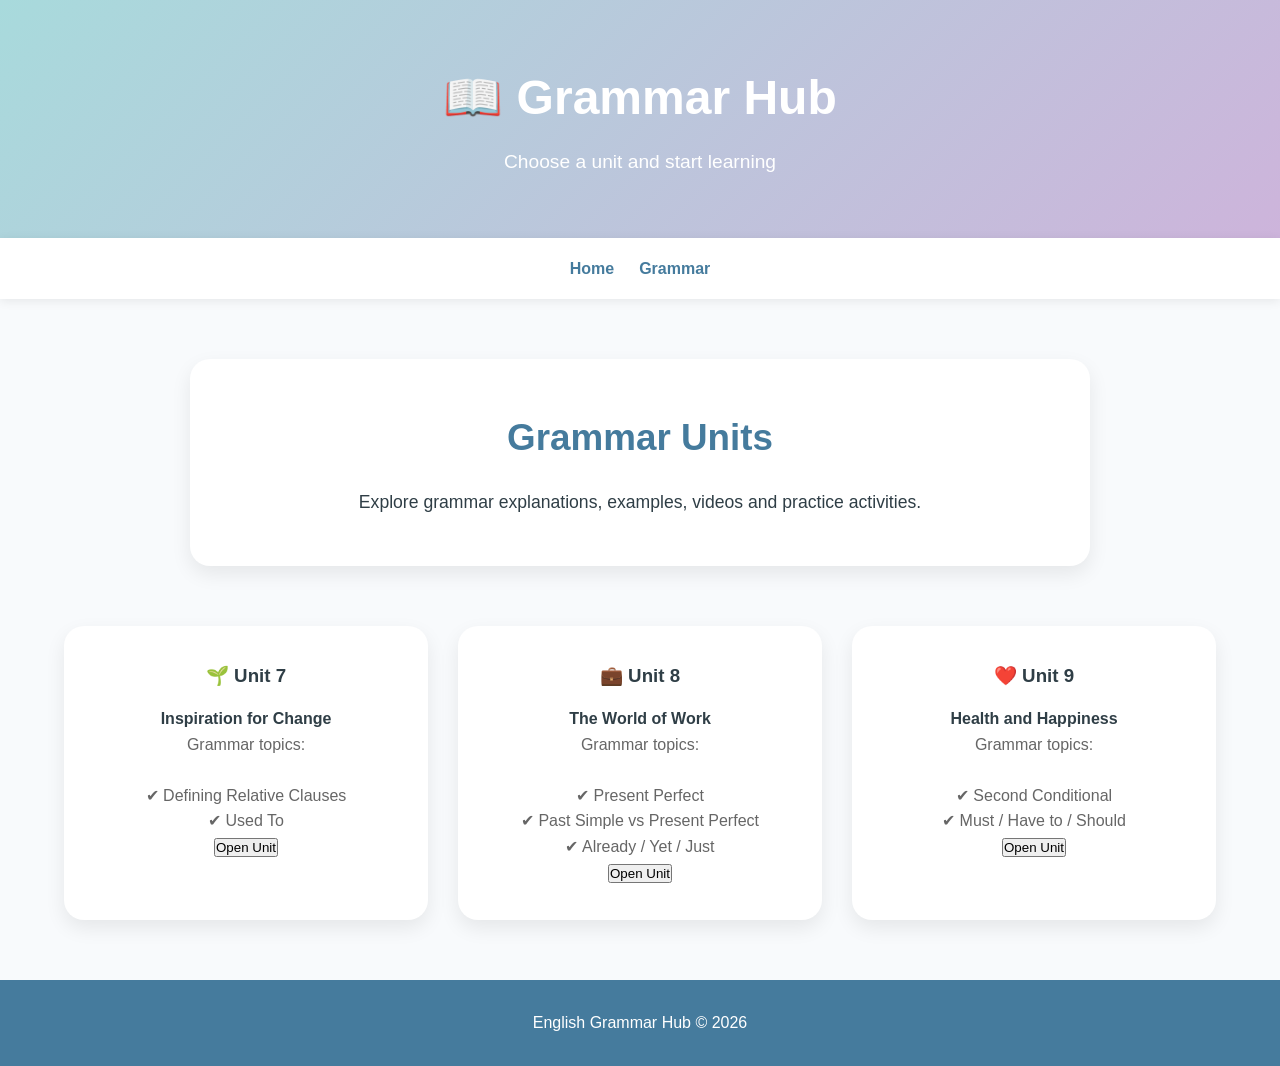
==== grammar.html @ 2c644886 "Create grammar.html" ====
<!DOCTYPE html>
<html lang="en">

<head>

<meta charset="UTF-8">

<meta name="viewport" content="width=device-width, initial-scale=1.0">

<title>Grammar | English Grammar Hub</title>

<link rel="stylesheet" href="styles.css">

</head>


<body>


<header>

<h1>📖 Grammar Hub</h1>

<p>Choose a unit and start learning</p>

</header>



<nav>

<a href="index.html">Home</a>

<a href="grammar.html">Grammar</a>

</nav>




<section class="hero">

<h2>Grammar Units</h2>

<p>
Explore grammar explanations, examples,
videos and practice activities.
</p>

</section>




<section class="cards">


<div class="card">

<h3>🌱 Unit 7</h3>

<h4>Inspiration for Change</h4>

<p>
Grammar topics:
<br><br>

✔ Defining Relative Clauses

<br>

✔ Used To

</p>


<button>
Open Unit
</button>


</div>




<div class="card">

<h3>💼 Unit 8</h3>

<h4>The World of Work</h4>

<p>
Grammar topics:
<br><br>

✔ Present Perfect

<br>

✔ Past Simple vs Present Perfect

<br>

✔ Already / Yet / Just

</p>


<button>
Open Unit
</button>


</div>




<div class="card">

<h3>❤️ Unit 9</h3>

<h4>Health and Happiness</h4>

<p>
Grammar topics:

<br><br>

✔ Second Conditional

<br>

✔ Must / Have to / Should

</p>


<button>
Open Unit
</button>


</div>



</section>




<footer>

<p>
English Grammar Hub © 2026
</p>

</footer>



</body>

</html>
---- styles.css ----
/* ===========================
   English Grammar Hub
   styles.css
=========================== */

*{
    margin:0;
    padding:0;
    box-sizing:border-box;
}

body{
    font-family:'Poppins', sans-serif;
    background:#F8FAFC;
    color:#2F3E46;
    line-height:1.6;
}

/* ---------- Header ---------- */

header{
    background:linear-gradient(135deg,#A8DADC,#CDB4DB);
    text-align:center;
    padding:60px 20px;
    color:white;
}

header h1{
    font-size:3rem;
    margin-bottom:10px;
}

header p{
    font-size:1.2rem;
}

/* ---------- Navigation ---------- */

nav{
    background:white;
    display:flex;
    justify-content:center;
    flex-wrap:wrap;
    gap:25px;
    padding:18px;

    position:sticky;
    top:0;

    box-shadow:0 2px 10px rgba(0,0,0,.08);

    z-index:1000;
}

nav a{

    text-decoration:none;

    color:#457B9D;

    font-weight:600;

    transition:.3s;

}

nav a:hover{

    color:#E76F51;

}

/* ---------- Hero ---------- */

.hero{

    max-width:900px;

    margin:60px auto;

    background:white;

    padding:50px;

    border-radius:20px;

    text-align:center;

    box-shadow:0 8px 20px rgba(0,0,0,.08);

}

.hero h2{

    font-size:2.3rem;

    margin-bottom:20px;

    color:#457B9D;

}

.hero p{

    font-size:1.1rem;

}

/* ---------- Cards ---------- */

.cards{

    width:90%;

    max-width:1200px;

    margin:auto;

    display:grid;

    grid-template-columns:repeat(auto-fit,minmax(250px,1fr));

    gap:30px;

    padding-bottom:60px;

}

.card{

    background:white;

    border-radius:20px;

    padding:35px;

    text-align:center;

    box-shadow:0 8px 20px rgba(0,0,0,.08);

    transition:.3s;

}

.card:hover{

    transform:translateY(-8px);

}

.card i{

    font-size:50px;

    color:#6C63FF;

    margin-bottom:20px;

}

.card h3{

    margin-bottom:15px;

}

.card p{

    color:#666;

}

/* ---------- Footer ---------- */

footer{

    background:#457B9D;

    color:white;

    text-align:center;

    padding:30px;

}

/* ---------- Responsive ---------- */

@media(max-width:768px){

header h1{

font-size:2.2rem;

}

.hero{

margin:30px 15px;

padding:30px;

}

nav{

gap:15px;

}

}
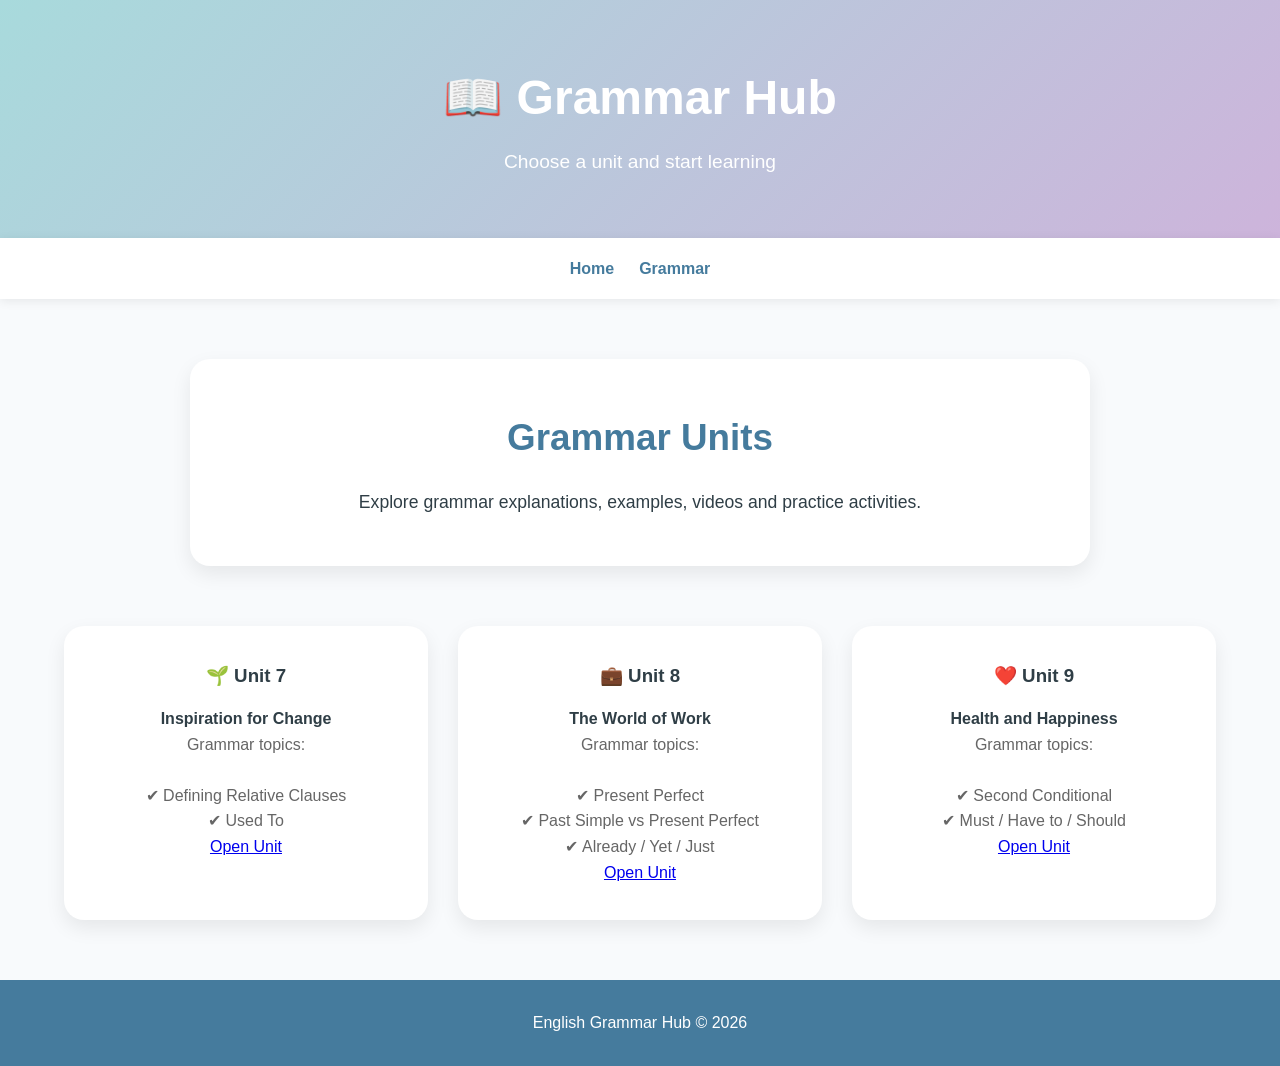
==== commit 6c6ca693: "Update grammar.html" ====
--- a/grammar.html
+++ b/grammar.html
@@ -62,7 +62,9 @@
 <h4>Inspiration for Change</h4>
 
 <p>
+
 Grammar topics:
+
 <br><br>
 
 ✔ Defining Relative Clauses
@@ -74,12 +76,13 @@
 </p>
 
 
-<button>
+<a class="button" href="unit7.html">
 Open Unit
-</button>
+</a>
 
 
 </div>
+
 
 
 
@@ -91,7 +94,9 @@
 <h4>The World of Work</h4>
 
 <p>
+
 Grammar topics:
+
 <br><br>
 
 ✔ Present Perfect
@@ -107,12 +112,13 @@
 </p>
 
 
-<button>
+<a class="button" href="unit8.html">
 Open Unit
-</button>
+</a>
 
 
 </div>
+
 
 
 
@@ -124,6 +130,7 @@
 <h4>Health and Happiness</h4>
 
 <p>
+
 Grammar topics:
 
 <br><br>
@@ -137,9 +144,9 @@
 </p>
 
 
-<button>
+<a class="button" href="unit9.html">
 Open Unit
-</button>
+</a>
 
 
 </div>
